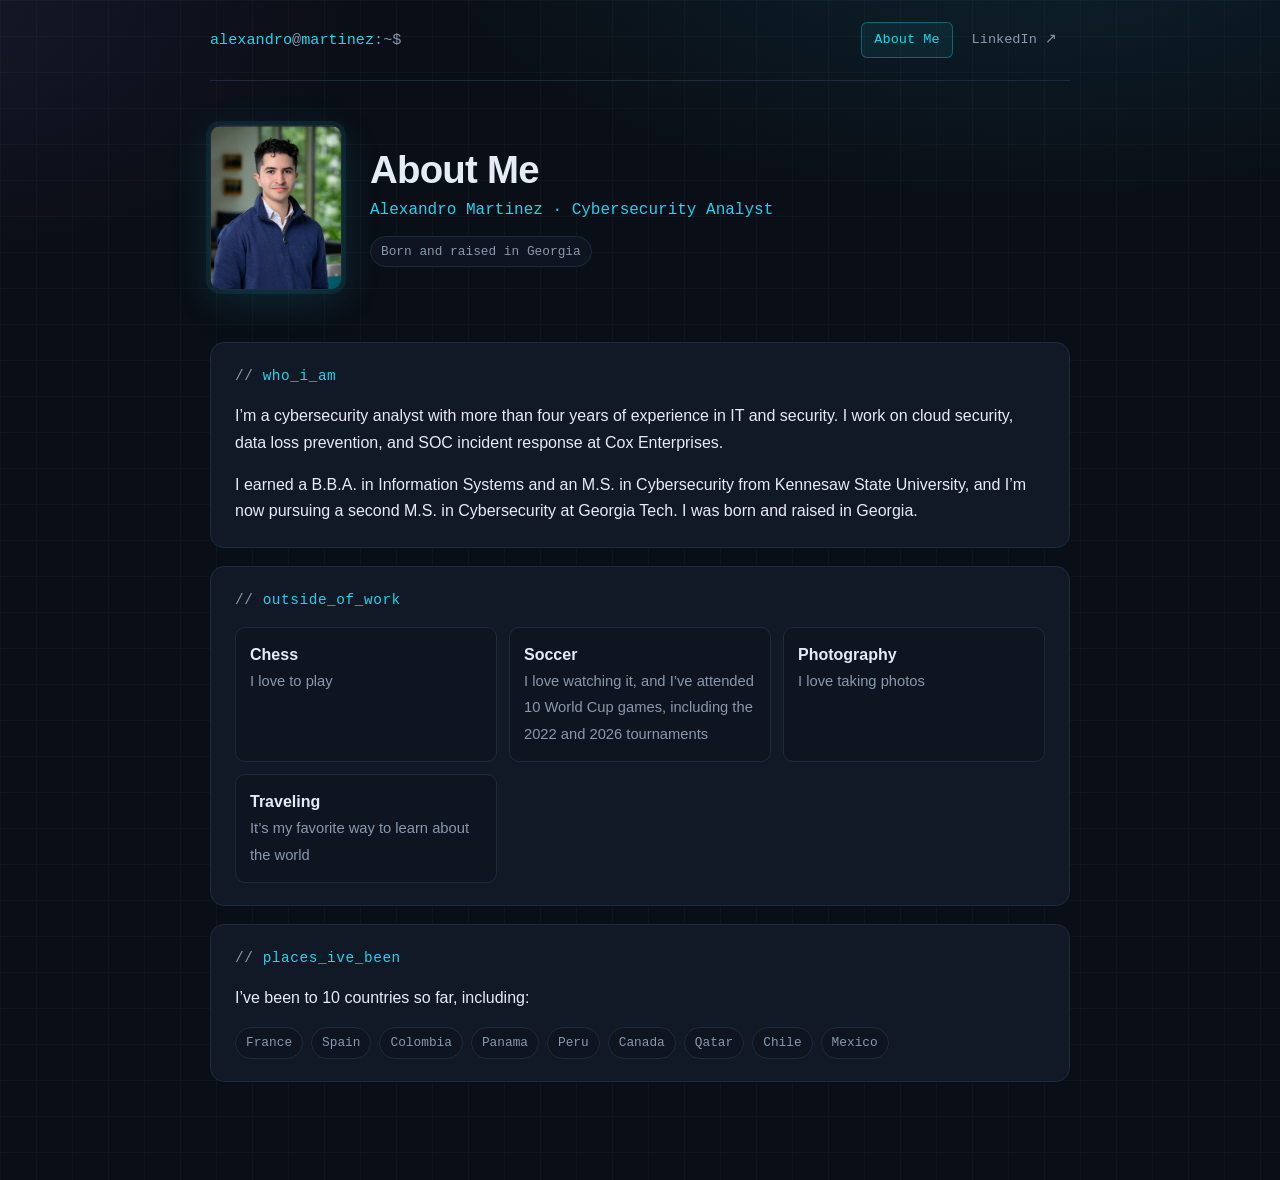
==== about.html @ c8f40f8d "Create about.html with personal details Added detailed personal information including professional b" ====
<!DOCTYPE html>
<html lang="en">
<head>
  <meta charset="utf-8">
  <meta name="viewport" content="width=device-width, initial-scale=1, viewport-fit=cover">
  <title>About Me | Alexandro Martinez</title>
  <link rel="stylesheet" href="style.css">
</head>
<body>
<div class="wrap">
  <header class="top">
    <a class="brand" href="index.html">alexandro<span>@</span>martinez<span>:~$</span></a>
    <nav>
      <a class="on" href="about.html">About Me</a>
      <a href="https://www.linkedin.com/in/alexandromartinez-cybersecurity" target="_blank" rel="noopener">LinkedIn ↗</a>
    </nav>
  </header>
  <div class="hero">
    <img src="IMG_0209.jpg" alt="Photo of Alexandro Martinez">
    <div>
      <h1>About Me</h1>
      <p class="tag">Alexandro Martinez · Cybersecurity Analyst</p>
      <ul class="chips">
        <li class="chip">Born and raised in Georgia</li>
      </ul>
    </div>
  </div>

  <section class="card">
    <h2>who_i_am</h2>
    <p style="margin-top:0">I’m a cybersecurity analyst with more than four years of experience in IT and security. I work on cloud security, data loss prevention, and SOC incident response at Cox Enterprises.</p>
    <p style="margin-bottom:0">I earned a B.B.A. in Information Systems and an M.S. in Cybersecurity from Kennesaw State University, and I’m now pursuing a second M.S. in Cybersecurity at Georgia Tech. I was born and raised in Georgia.</p>
  </section>

  <section class="card">
    <h2>outside_of_work</h2>
    <div class="grid2">
      <div class="mini"><b>Chess</b><span>I love to play</span></div>
      <div class="mini"><b>Soccer</b><span>I love watching it, and I’ve attended 10 World Cup games, including the 2022 and 2026 tournaments</span></div>
      <div class="mini"><b>Photography</b><span>I love taking photos</span></div>
      <div class="mini"><b>Traveling</b><span>It’s my favorite way to learn about the world</span></div>
    </div>
  </section>

  <section class="card">
    <h2>places_ive_been</h2>
    <p style="margin-top:0">I’ve been to 10 countries so far, including:</p>
    <ul class="chips">
      <li class="chip">France</li>
      <li class="chip">Spain</li>
      <li class="chip">Colombia</li>
      <li class="chip">Panama</li>
      <li class="chip">Peru</li>
      <li class="chip">Canada</li>
      <li class="chip">Qatar</li>
      <li class="chip">Chile</li>
      <li class="chip">Mexico</li>
    </ul>
  </section>
</div>
</body>
</html>
---- style.css ----
:root { --bg:#0a0e16; --panel:#111826; --panel2:#0e1420; --line:#1f2a3d; --text:#e5ecf6; --muted:#8a98ad; --cyan:#22d3ee; --violet:#a78bfa; --ok:#34d399; }
* { box-sizing: border-box; }
html { color-scheme: dark; background: var(--bg); }
body { margin:0; color:var(--text); font:16px/1.65 -apple-system,BlinkMacSystemFont,"Segoe UI",Inter,Helvetica,Arial,sans-serif;
  background: radial-gradient(900px 420px at 80% -80px, rgba(34,211,238,.10), transparent 70%), radial-gradient(700px 380px at -10% 0, rgba(167,139,250,.09), transparent 70%),
  linear-gradient(rgba(255,255,255,.025) 1px, transparent 1px) 0 0/100% 36px, linear-gradient(90deg, rgba(255,255,255,.025) 1px, transparent 1px) 0 0/36px 100%, var(--bg);
  padding-top: env(safe-area-inset-top,0px); padding-bottom: env(safe-area-inset-bottom,0px); min-height:100vh; }
.mono { font-family: ui-monospace,"SF Mono","Cascadia Code",Menlo,Consolas,monospace; }
.wrap { max-width:900px; margin:0 auto; padding:0 20px 80px; }
header.top { display:flex; align-items:center; justify-content:space-between; gap:16px; flex-wrap:wrap; padding:22px 0; border-bottom:1px solid var(--line); }
.brand { font-family:ui-monospace,Menlo,Consolas,monospace; color:var(--cyan); font-size:.95rem; text-decoration:none; }
.brand span { color:var(--muted); }
nav { display:flex; gap:6px; flex-wrap:wrap; }
nav a { font-family:ui-monospace,Menlo,Consolas,monospace; font-size:.85rem; color:var(--muted); text-decoration:none; padding:6px 12px; border:1px solid transparent; border-radius:6px; }
nav a:hover { color:var(--text); border-color:var(--line); }
nav a.on { color:var(--cyan); border-color:rgba(34,211,238,.35); background:rgba(34,211,238,.07); }
.hero { display:flex; gap:28px; align-items:center; flex-wrap:wrap; padding:44px 0 34px; }
.hero img { width:132px; aspect-ratio:4/5; height:auto; border-radius:10px; object-fit:cover; object-position:50% 20%; border:1px solid var(--line); box-shadow:0 0 0 4px rgba(34,211,238,.08), 0 10px 40px rgba(34,211,238,.15); }
h1 { font-size:2.4rem; line-height:1.1; margin:0 0 6px; letter-spacing:-.02em; }
.tag { font-family:ui-monospace,Menlo,Consolas,monospace; color:var(--cyan); margin:0 0 12px; }
.chips { display:flex; flex-wrap:wrap; gap:8px; margin:0; padding:0; list-style:none; }
.chip { font-family:ui-monospace,Menlo,Consolas,monospace; font-size:.8rem; padding:4px 10px; border:1px solid var(--line); border-radius:999px; background:var(--panel2); color:var(--muted); }
.chip.hl { color:var(--ok); border-color:rgba(52,211,153,.35); }
.btns { display:flex; gap:10px; flex-wrap:wrap; margin-top:16px; }
.btn { font-family:ui-monospace,Menlo,Consolas,monospace; font-size:.85rem; padding:8px 14px; border-radius:8px; text-decoration:none; border:1px solid var(--line); color:var(--text); background:var(--panel); }
.btn.p { background:var(--cyan); color:#04141a; border-color:var(--cyan); font-weight:600; }
.btn:hover { border-color:var(--cyan); }
section.card { background:var(--panel); border:1px solid var(--line); border-radius:14px; padding:22px 24px; margin:18px 0; }
h2 { font-family:ui-monospace,Menlo,Consolas,monospace; font-size:.9rem; font-weight:500; color:var(--cyan); margin:0 0 14px; letter-spacing:.04em; }
h2::before { content:"// "; color:var(--muted); }
h3 { font-size:1.05rem; margin:0; }
.sub { color:var(--muted); font-size:.92rem; margin:2px 0 8px; }
.job { border-left:2px solid var(--line); padding:2px 0 2px 18px; margin:0 0 22px 4px; position:relative; }
.job::before { content:""; position:absolute; left:-6px; top:8px; width:10px; height:10px; border-radius:50%; background:var(--cyan); box-shadow:0 0 10px var(--cyan); }
.job:last-child { margin-bottom:0; }
.when { font-family:ui-monospace,Menlo,Consolas,monospace; font-size:.78rem; color:var(--violet); }
ul.b { margin:8px 0 0; padding-left:18px; } ul.b li { margin-bottom:6px; color:#cfd9e8; }
.skill { display:grid; grid-template-columns:210px 1fr; gap:6px 16px; padding:10px 0; border-top:1px dashed var(--line); }
.skill:first-of-type { border-top:0; padding-top:0; }
.skill b { font-family:ui-monospace,Menlo,Consolas,monospace; font-size:.8rem; color:var(--text); font-weight:500; }
.skill span { color:var(--muted); }
.grid2 { display:grid; grid-template-columns:repeat(auto-fit,minmax(200px,1fr)); gap:12px; }
.mini { border:1px solid var(--line); border-radius:10px; padding:14px; background:var(--panel2); }
.mini b { display:block; color:var(--text); } .mini span { color:var(--muted); font-size:.92rem; }
.note { border:1px dashed rgba(34,211,238,.4); border-radius:10px; padding:14px 16px; color:var(--muted); }
label { display:block; font-family:ui-monospace,Menlo,Consolas,monospace; font-size:.8rem; color:var(--muted); margin:14px 0 6px; }
input[type=text], input[type=email], textarea { width:100%; background:var(--panel2); color:var(--text); border:1px solid var(--line); border-radius:8px; padding:10px 12px; font:inherit; }
input:focus, textarea:focus { outline:none; border-color:var(--cyan); box-shadow:0 0 0 3px rgba(34,211,238,.15); }
form .btn { margin-top:16px; cursor:pointer; }
a { color:var(--cyan); }
@media (max-width:620px){ .skill { grid-template-columns:1fr; } h1 { font-size:1.9rem; } }
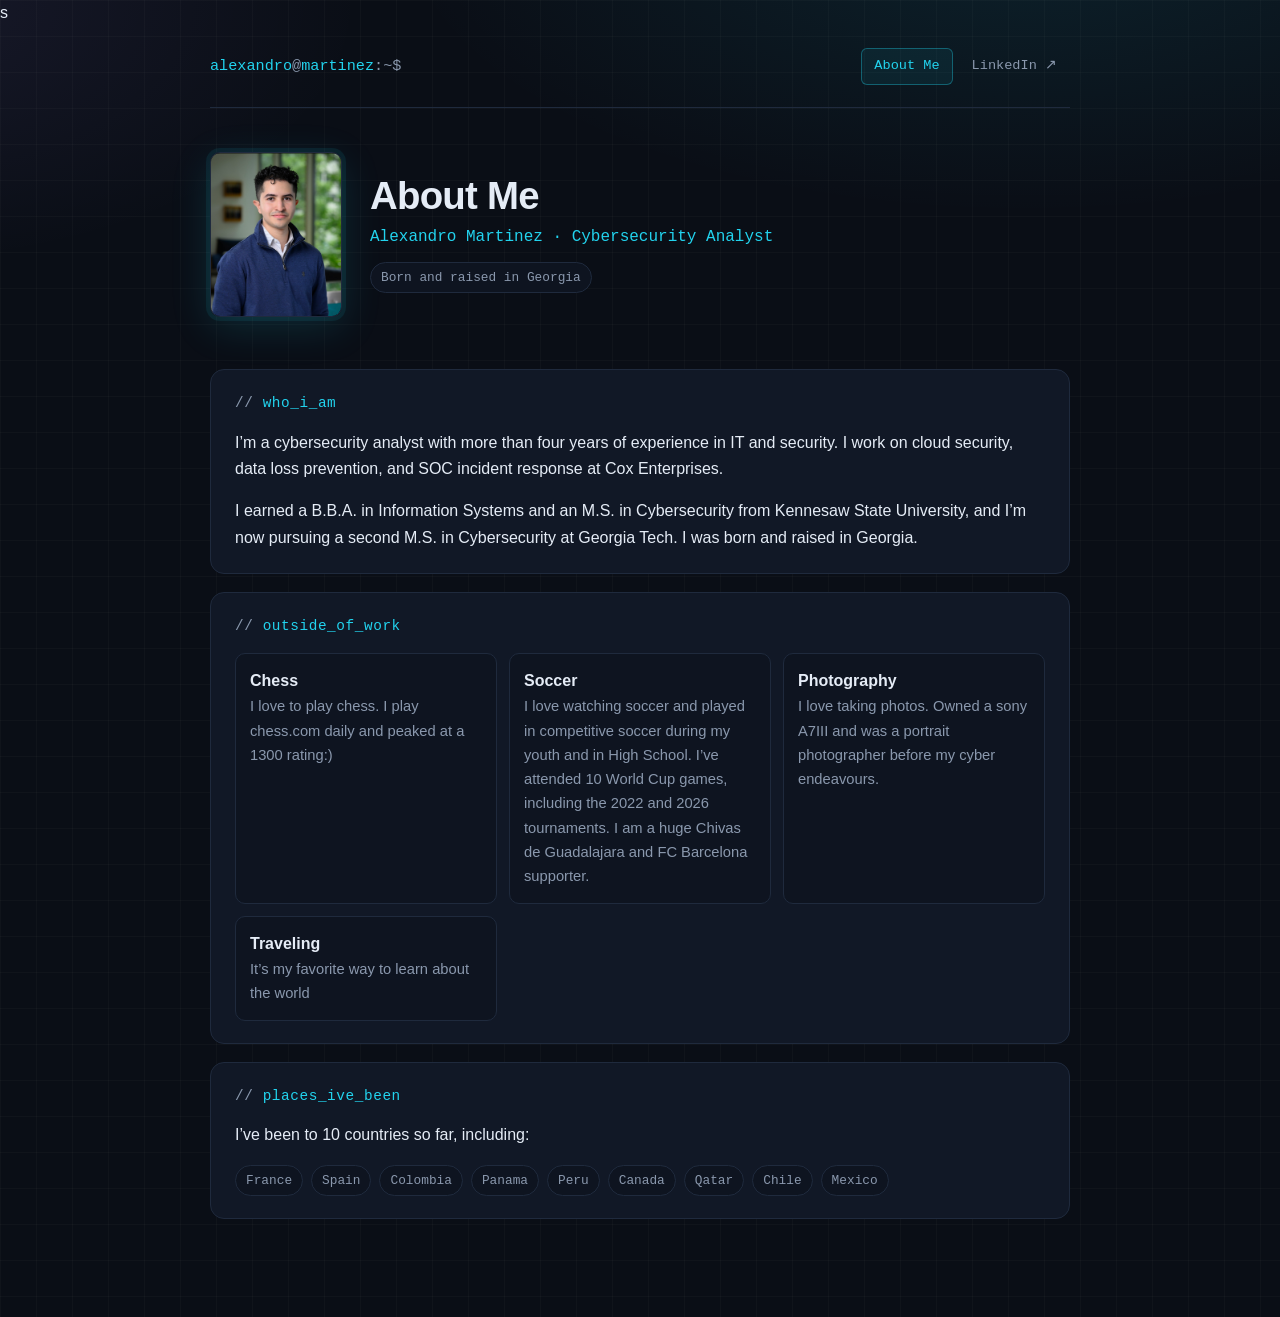
==== commit 457167b4: "Enhance descriptions of personal interests Updated personal interests with more details about chess," ====
--- a/about.html
+++ b/about.html
@@ -1,4 +1,4 @@
-<!DOCTYPE html>
+s<!DOCTYPE html>
 <html lang="en">
 <head>
   <meta charset="utf-8">
@@ -35,9 +35,9 @@
   <section class="card">
     <h2>outside_of_work</h2>
     <div class="grid2">
-      <div class="mini"><b>Chess</b><span>I love to play</span></div>
-      <div class="mini"><b>Soccer</b><span>I love watching it, and I’ve attended 10 World Cup games, including the 2022 and 2026 tournaments</span></div>
-      <div class="mini"><b>Photography</b><span>I love taking photos</span></div>
+      <div class="mini"><b>Chess</b><span>I love to play chess. I play chess.com daily and peaked at a 1300 rating:)</span></div>
+      <div class="mini"><b>Soccer</b><span>I love watching soccer and played in competitive soccer during my youth and in High School. I’ve attended 10 World Cup games, including the 2022 and 2026 tournaments. I am a huge Chivas de Guadalajara and FC Barcelona supporter.</span></div>
+      <div class="mini"><b>Photography</b><span>I love taking photos. Owned a sony A7III and was a portrait photographer before my cyber endeavours.</span></div>
       <div class="mini"><b>Traveling</b><span>It’s my favorite way to learn about the world</span></div>
     </div>
   </section>
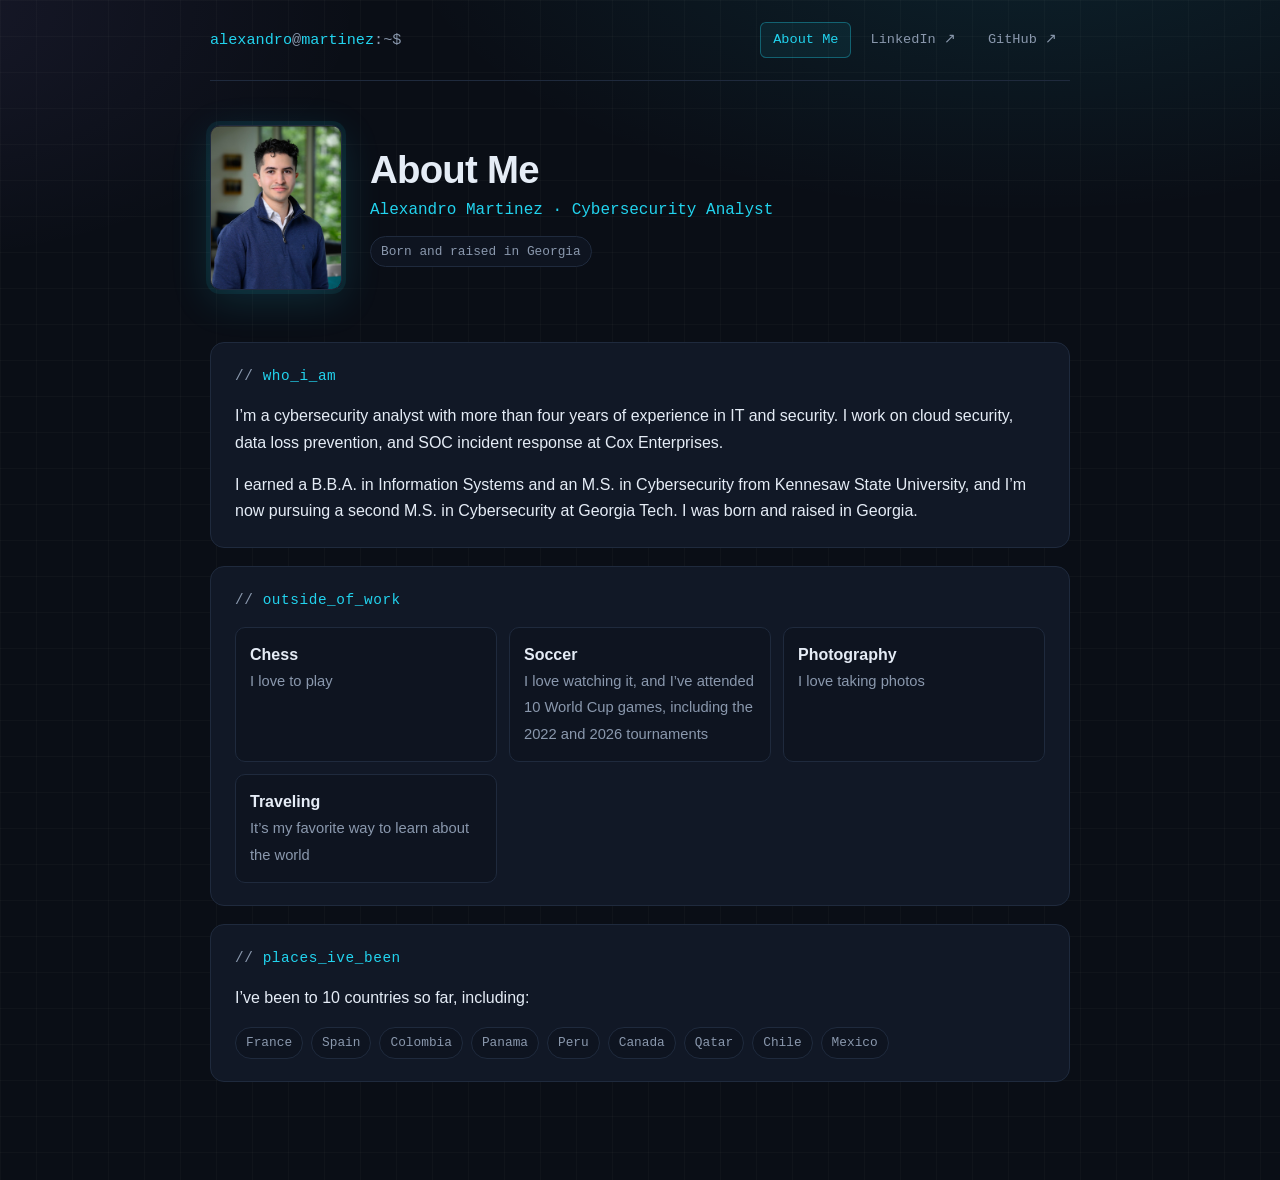
==== commit bfcf3310: "Revise descriptions of personal interests Updated personal interests section to be more concise." ====
--- a/about.html
+++ b/about.html
@@ -1,4 +1,4 @@
-s<!DOCTYPE html>
+<!DOCTYPE html>
 <html lang="en">
 <head>
   <meta charset="utf-8">
@@ -13,6 +13,7 @@
     <nav>
       <a class="on" href="about.html">About Me</a>
       <a href="https://www.linkedin.com/in/alexandromartinez-cybersecurity" target="_blank" rel="noopener">LinkedIn ↗</a>
+      <a href="https://github.com/alexandromartinez11" target="_blank" rel="noopener">GitHub ↗</a>
     </nav>
   </header>
   <div class="hero">
@@ -35,9 +36,9 @@
   <section class="card">
     <h2>outside_of_work</h2>
     <div class="grid2">
-      <div class="mini"><b>Chess</b><span>I love to play chess. I play chess.com daily and peaked at a 1300 rating:)</span></div>
-      <div class="mini"><b>Soccer</b><span>I love watching soccer and played in competitive soccer during my youth and in High School. I’ve attended 10 World Cup games, including the 2022 and 2026 tournaments. I am a huge Chivas de Guadalajara and FC Barcelona supporter.</span></div>
-      <div class="mini"><b>Photography</b><span>I love taking photos. Owned a sony A7III and was a portrait photographer before my cyber endeavours.</span></div>
+      <div class="mini"><b>Chess</b><span>I love to play</span></div>
+      <div class="mini"><b>Soccer</b><span>I love watching it, and I’ve attended 10 World Cup games, including the 2022 and 2026 tournaments</span></div>
+      <div class="mini"><b>Photography</b><span>I love taking photos</span></div>
       <div class="mini"><b>Traveling</b><span>It’s my favorite way to learn about the world</span></div>
     </div>
   </section>
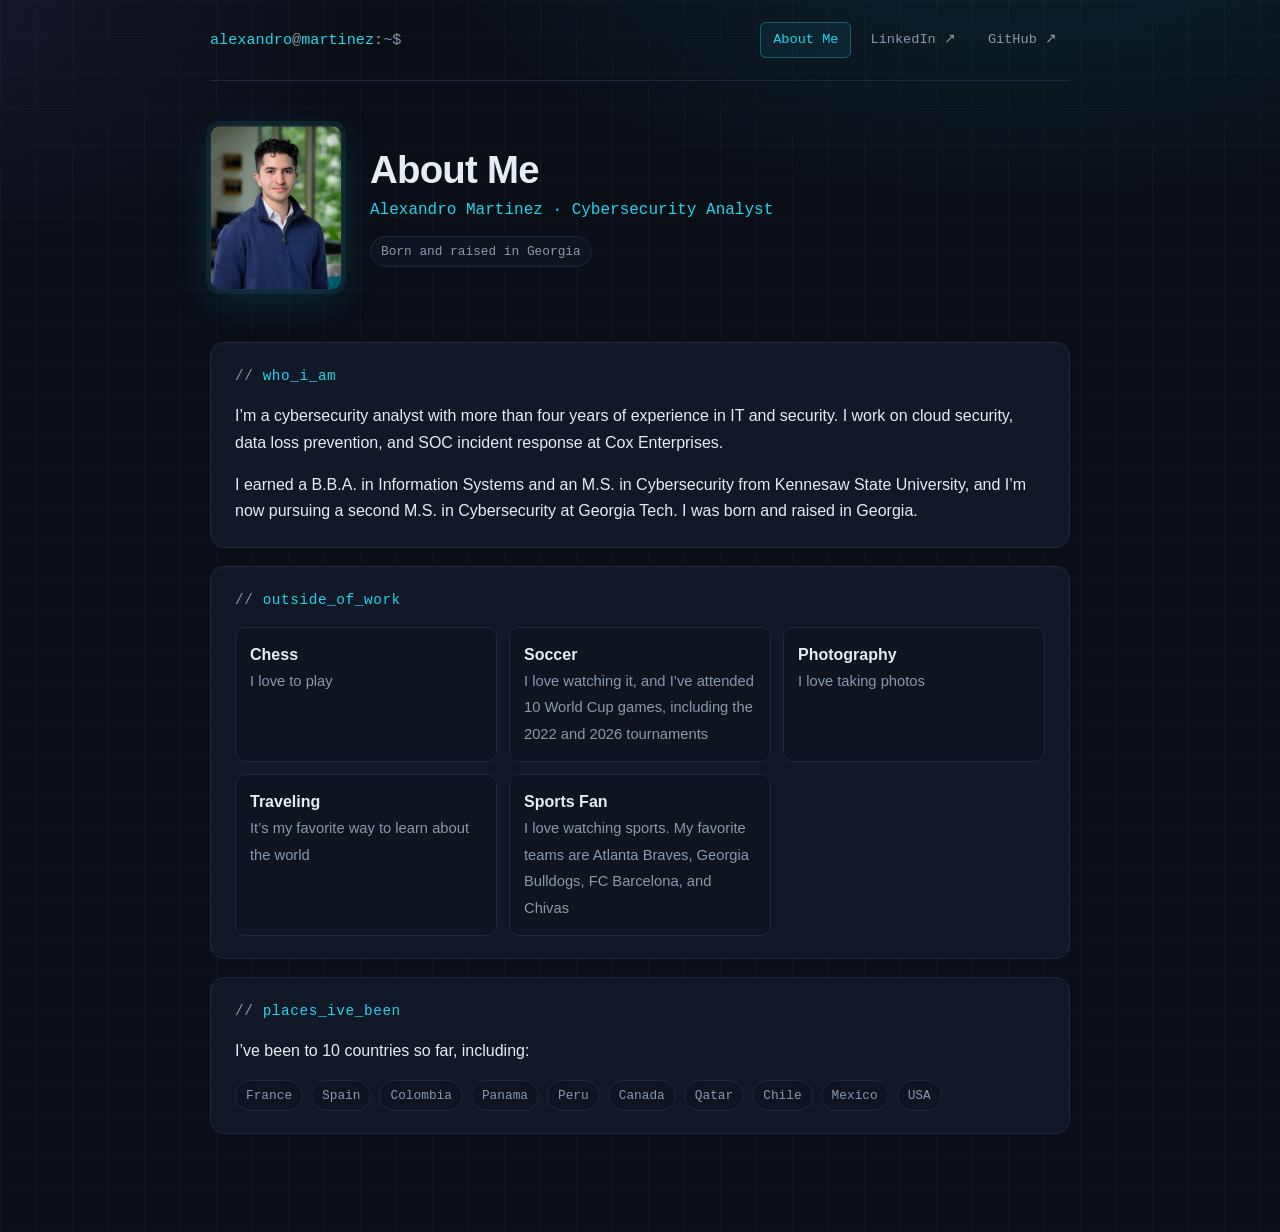
==== commit 5d7075ad: "Add sports fan section and USA to travel list" ====
--- a/about.html
+++ b/about.html
@@ -40,6 +40,7 @@
       <div class="mini"><b>Soccer</b><span>I love watching it, and I’ve attended 10 World Cup games, including the 2022 and 2026 tournaments</span></div>
       <div class="mini"><b>Photography</b><span>I love taking photos</span></div>
       <div class="mini"><b>Traveling</b><span>It’s my favorite way to learn about the world</span></div>
+      <div class="mini"><b>Sports Fan</b><span>I love watching sports. My favorite teams are Atlanta Braves, Georgia Bulldogs, FC Barcelona, and Chivas</span>
     </div>
   </section>
 
@@ -56,6 +57,7 @@
       <li class="chip">Qatar</li>
       <li class="chip">Chile</li>
       <li class="chip">Mexico</li>
+      <li class="chip">USA</li>
     </ul>
   </section>
 </div>
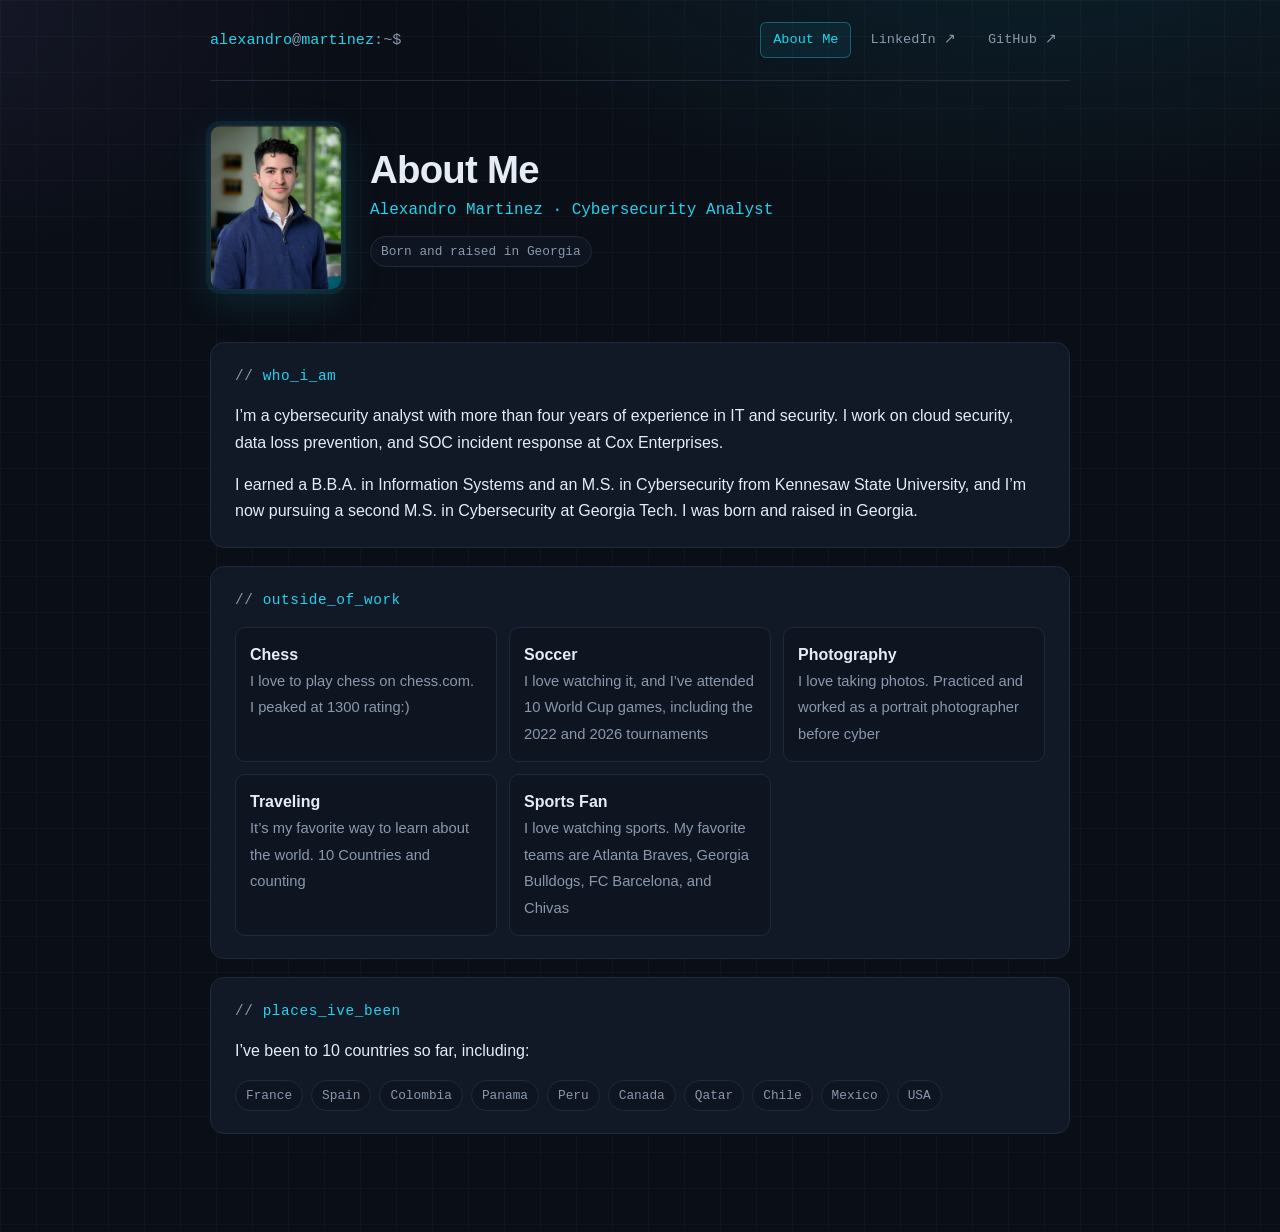
==== commit 1a671579: "Enhance hobbies descriptions in about.html Updated hobbies section with more details about chess, ph" ====
--- a/about.html
+++ b/about.html
@@ -36,10 +36,10 @@
   <section class="card">
     <h2>outside_of_work</h2>
     <div class="grid2">
-      <div class="mini"><b>Chess</b><span>I love to play</span></div>
+      <div class="mini"><b>Chess</b><span>I love to play chess on chess.com. I peaked at 1300 rating:)</span></div>
       <div class="mini"><b>Soccer</b><span>I love watching it, and I’ve attended 10 World Cup games, including the 2022 and 2026 tournaments</span></div>
-      <div class="mini"><b>Photography</b><span>I love taking photos</span></div>
-      <div class="mini"><b>Traveling</b><span>It’s my favorite way to learn about the world</span></div>
+      <div class="mini"><b>Photography</b><span>I love taking photos. Practiced and worked as a portrait photographer before cyber</span></div>
+      <div class="mini"><b>Traveling</b><span>It’s my favorite way to learn about the world. 10 Countries and counting</span></div>
       <div class="mini"><b>Sports Fan</b><span>I love watching sports. My favorite teams are Atlanta Braves, Georgia Bulldogs, FC Barcelona, and Chivas</span>
     </div>
   </section>
